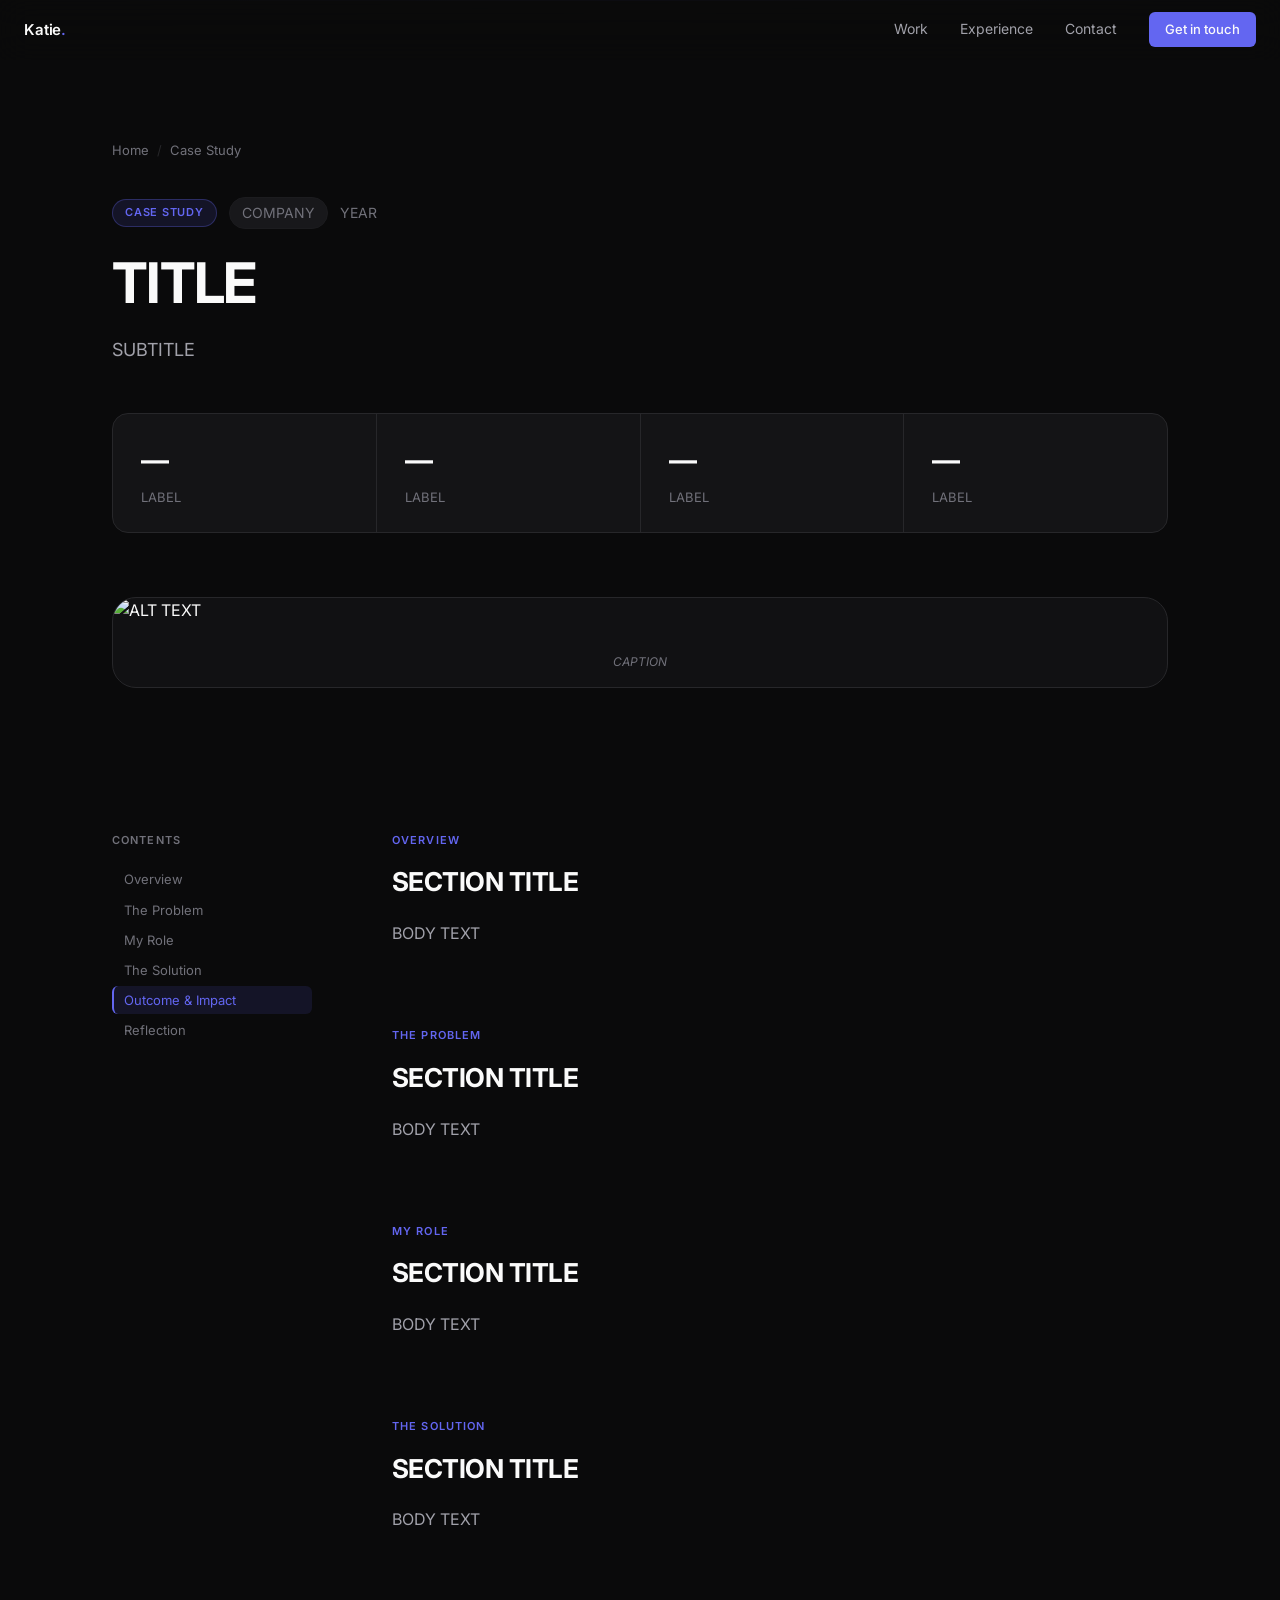
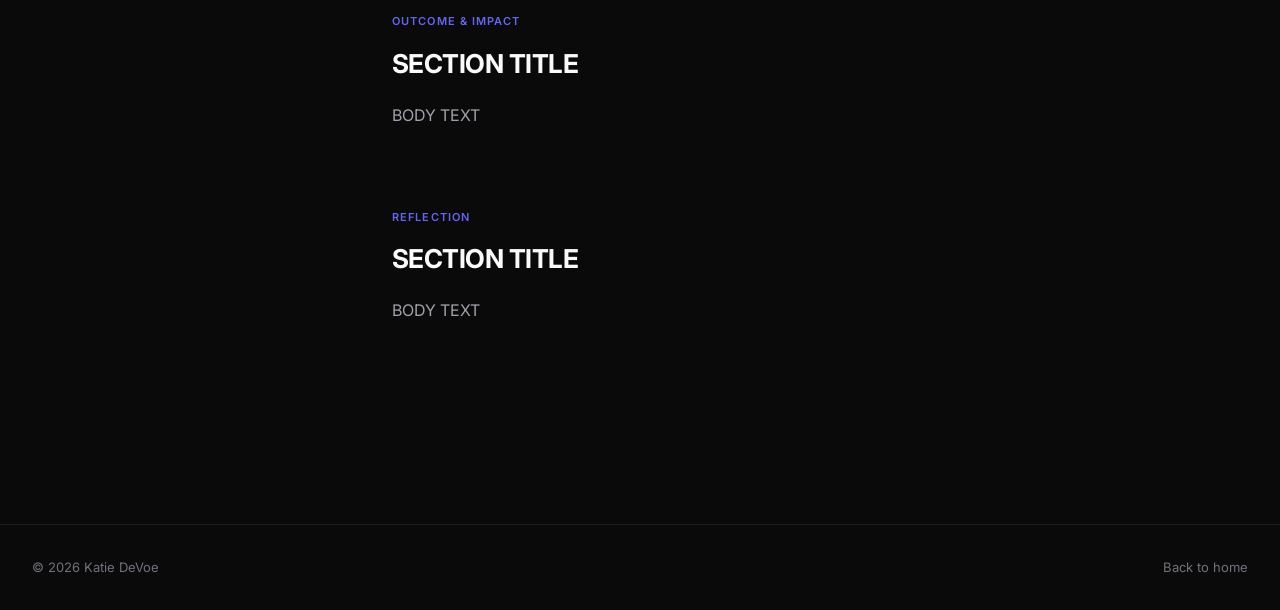
==== _template.html @ 3c7be751 "Refactor portfolio into maintainable architecture - Move CSS to css/styles.css — remove ~200 lines o" ====
<!DOCTYPE html>
<html lang="en">
<head>
  <meta charset="UTF-8" />
  <meta name="viewport" content="width=device-width, initial-scale=1.0" />
  <meta name="description" content="DESCRIPTION — Katie DeVoe" />
  <title>TITLE — Katie DeVoe</title>
  <link rel="preconnect" href="https://fonts.googleapis.com" />
  <link rel="preconnect" href="https://fonts.gstatic.com" crossorigin />
  <link href="https://fonts.googleapis.com/css2?family=Inter:wght@400;500;600;700&display=swap" rel="stylesheet" />
  <link rel="stylesheet" href="css/styles.css" />
</head>
<body>

  <site-nav progress></site-nav>

  <!-- CASE STUDY HERO -->
  <header class="cs-hero">
    <div class="container">
      <nav class="cs-breadcrumb" aria-label="Breadcrumb">
        <a href="index.html">Home</a>
        <span class="cs-breadcrumb-sep" aria-hidden="true">/</span>
        <span>Case Study</span>
      </nav>

      <div class="cs-meta">
        <span class="cs-badge">Case Study</span>
        <span class="cs-company">COMPANY</span>
        <span class="cs-year">YEAR</span>
      </div>

      <h1 class="cs-title">TITLE</h1>
      <p class="cs-subtitle">SUBTITLE</p>

      <div class="cs-stat-row">
        <div class="cs-stat">
          <div class="cs-stat-value">—</div>
          <div class="cs-stat-label">LABEL</div>
        </div>
        <div class="cs-stat">
          <div class="cs-stat-value">—</div>
          <div class="cs-stat-label">LABEL</div>
        </div>
        <div class="cs-stat">
          <div class="cs-stat-value">—</div>
          <div class="cs-stat-label">LABEL</div>
        </div>
        <div class="cs-stat">
          <div class="cs-stat-value">—</div>
          <div class="cs-stat-label">LABEL</div>
        </div>
      </div>
    </div>

    <!-- HERO IMAGE — replace src and alt -->
    <div class="container" style="margin-top: 0;">
      <figure class="cs-hero-image cs-hero-photo">
        <img src="images/CASE-STUDY/hero.jpg" alt="ALT TEXT" loading="eager" />
        <figcaption class="placeholder-caption" style="padding: 12px 0 16px;">CAPTION</figcaption>
      </figure>
    </div>
  </header>

  <!-- CASE STUDY BODY -->
  <main class="cs-body">
    <div class="container">
      <div class="cs-layout">

        <!-- TABLE OF CONTENTS — add one <a> per section -->
        <aside class="cs-toc" aria-label="Table of contents">
          <p class="cs-toc-title">Contents</p>
          <nav class="cs-toc-list">
            <a href="#overview">Overview</a>
            <a href="#problem">The Problem</a>
            <a href="#my-role">My Role</a>
            <a href="#solution">The Solution</a>
            <a href="#outcome">Outcome &amp; Impact</a>
            <a href="#reflection">Reflection</a>
          </nav>
        </aside>

        <!-- CONTENT -->
        <div class="cs-content">

          <section class="cs-section fade-up" id="overview" aria-labelledby="overview-title">
            <p class="cs-section-label">Overview</p>
            <h2 class="cs-section-title" id="overview-title">SECTION TITLE</h2>
            <p class="cs-body-text">BODY TEXT</p>
          </section>

          <section class="cs-section fade-up" id="problem" aria-labelledby="problem-title">
            <p class="cs-section-label">The Problem</p>
            <h2 class="cs-section-title" id="problem-title">SECTION TITLE</h2>
            <p class="cs-body-text">BODY TEXT</p>
          </section>

          <section class="cs-section fade-up" id="my-role" aria-labelledby="role-title">
            <p class="cs-section-label">My Role</p>
            <h2 class="cs-section-title" id="role-title">SECTION TITLE</h2>
            <p class="cs-body-text">BODY TEXT</p>
          </section>

          <section class="cs-section fade-up" id="solution" aria-labelledby="solution-title">
            <p class="cs-section-label">The Solution</p>
            <h2 class="cs-section-title" id="solution-title">SECTION TITLE</h2>
            <p class="cs-body-text">BODY TEXT</p>
          </section>

          <section class="cs-section fade-up" id="outcome" aria-labelledby="outcome-title">
            <p class="cs-section-label">Outcome &amp; Impact</p>
            <h2 class="cs-section-title" id="outcome-title">SECTION TITLE</h2>
            <p class="cs-body-text">BODY TEXT</p>
          </section>

          <section class="cs-section fade-up" id="reflection" aria-labelledby="reflection-title">
            <p class="cs-section-label">Reflection</p>
            <h2 class="cs-section-title" id="reflection-title">SECTION TITLE</h2>
            <p class="cs-body-text">BODY TEXT</p>
          </section>

        </div><!-- /cs-content -->
      </div><!-- /cs-layout -->
    </div><!-- /container -->
  </main>

  <site-footer back></site-footer>

  <script src="js/site.js"></script>
  <script src="js/main.js"></script>
</body>
</html>
---- css/styles.css ----
/* ============================================
   DESIGN TOKENS
   ============================================ */
:root {
  --bg: #0a0a0b;
  --bg-secondary: #111113;
  --bg-tertiary: #18181b;
  --bg-card: #141416;
  --border: #27272a;
  --border-subtle: #1c1c1f;
  --text-primary: #fafafa;
  --text-secondary: #a1a1aa;
  --text-tertiary: #71717a;
  --accent: #6366f1;
  --accent-hover: #818cf8;
  --accent-muted: rgba(99, 102, 241, 0.12);
  --accent-border: rgba(99, 102, 241, 0.3);
  --gradient-accent: linear-gradient(135deg, #818cf8 0%, #c084fc 50%, #f472b6 100%);
  --gradient-accent-short: linear-gradient(135deg, #818cf8 0%, #c084fc 100%);
  --success: #22c55e;
  --warning: #f59e0b;
  --radius-sm: 6px;
  --radius-md: 10px;
  --radius-lg: 16px;
  --radius-xl: 24px;
  --font-sans: 'Inter', -apple-system, BlinkMacSystemFont, 'Segoe UI', sans-serif;
  --shadow-sm: 0 1px 3px rgba(0,0,0,0.4), 0 1px 2px rgba(0,0,0,0.3);
  --shadow-md: 0 4px 16px rgba(0,0,0,0.5), 0 2px 6px rgba(0,0,0,0.3);
  --shadow-lg: 0 20px 60px rgba(0,0,0,0.6), 0 8px 24px rgba(0,0,0,0.4);
  --transition: 0.2s cubic-bezier(0.4, 0, 0.2, 1);
  --max-width: 1120px;
  --content-width: 720px;
}

/* ============================================
   RESET & BASE
   ============================================ */
*, *::before, *::after {
  box-sizing: border-box;
  margin: 0;
  padding: 0;
}

html {
  scroll-behavior: smooth;
  font-size: 16px;
  -webkit-font-smoothing: antialiased;
  -moz-osx-font-smoothing: grayscale;
}

body {
  font-family: var(--font-sans);
  background: var(--bg);
  color: var(--text-primary);
  line-height: 1.6;
  overflow-x: hidden;
}

img { max-width: 100%; display: block; }
a { color: inherit; text-decoration: none; }
ul, ol { list-style: none; }
button { cursor: pointer; border: none; background: none; font-family: inherit; }

/* ============================================
   NAV
   ============================================ */
.nav {
  position: fixed;
  top: 0;
  left: 0;
  right: 0;
  z-index: 100;
  padding: 0 24px;
  height: 60px;
  display: flex;
  align-items: center;
  justify-content: space-between;
  background: rgba(10, 10, 11, 0.8);
  backdrop-filter: blur(16px) saturate(180%);
  -webkit-backdrop-filter: blur(16px) saturate(180%);
  border-bottom: 1px solid transparent;
  transition: border-color var(--transition);
}

.nav.scrolled {
  border-bottom-color: var(--border);
}

.nav-logo {
  font-size: 0.9375rem;
  font-weight: 600;
  letter-spacing: -0.01em;
  color: var(--text-primary);
}

.nav-logo span {
  color: var(--accent);
}

.nav-links {
  display: flex;
  align-items: center;
  gap: 32px;
}

.nav-links a:not(.nav-cta) {
  font-size: 0.875rem;
  color: var(--text-secondary);
  transition: color var(--transition);
}

.nav-links a:not(.nav-cta):hover {
  color: var(--text-primary);
}

.nav-cta {
  font-size: 0.8125rem;
  font-weight: 500;
  color: var(--text-primary);
  background: var(--accent);
  padding: 7px 16px;
  border-radius: var(--radius-sm);
  transition: background var(--transition);
}

.nav-cta:hover {
  background: var(--accent-hover);
  color: var(--text-primary);
}

.nav-mobile-toggle {
  display: none;
  flex-direction: column;
  gap: 5px;
  padding: 4px;
}

.nav-mobile-toggle span {
  display: block;
  width: 22px;
  height: 1.5px;
  background: var(--text-secondary);
  transition: var(--transition);
}

/* ============================================
   LAYOUT UTILITIES
   ============================================ */
.container {
  max-width: var(--max-width);
  margin: 0 auto;
  padding: 0 32px;
}

.section {
  padding: 96px 0;
}

.divider {
  border: none;
  border-top: 1px solid var(--border);
  margin: 0;
}

/* ============================================
   HOMEPAGE — HERO
   ============================================ */
.hero {
  padding: 160px 0 96px;
  position: relative;
  overflow: hidden;
}

.hero::before {
  content: '';
  position: absolute;
  top: -200px;
  left: 50%;
  transform: translateX(-50%);
  width: 800px;
  height: 800px;
  background: radial-gradient(ellipse at center, rgba(99, 102, 241, 0.08) 0%, transparent 70%);
  pointer-events: none;
}

.hero-eyebrow {
  display: inline-flex;
  align-items: center;
  gap: 8px;
  font-size: 0.75rem;
  font-weight: 500;
  letter-spacing: 0.08em;
  text-transform: uppercase;
  color: var(--accent);
  background: var(--accent-muted);
  border: 1px solid var(--accent-border);
  padding: 5px 12px;
  border-radius: 100px;
  margin-bottom: 28px;
}

.hero-eyebrow::before {
  content: '';
  display: block;
  width: 6px;
  height: 6px;
  border-radius: 50%;
  background: var(--accent);
}

.hero-title {
  font-size: clamp(2.5rem, 5vw, 4.5rem);
  font-weight: 700;
  letter-spacing: -0.03em;
  line-height: 1.07;
  margin-bottom: 24px;
  max-width: 800px;
}

.hero-title .highlight {
  background: var(--gradient-accent);
  -webkit-background-clip: text;
  -webkit-text-fill-color: transparent;
  background-clip: text;
}

.hero-desc {
  font-size: 1.1875rem;
  color: var(--text-secondary);
  max-width: 560px;
  line-height: 1.65;
  margin-bottom: 40px;
}

.hero-actions {
  display: flex;
  align-items: center;
  gap: 16px;
  flex-wrap: wrap;
}

.btn-primary {
  display: inline-flex;
  align-items: center;
  gap: 8px;
  font-size: 0.9375rem;
  font-weight: 500;
  color: #fff;
  background: var(--accent);
  padding: 11px 22px;
  border-radius: var(--radius-md);
  transition: background var(--transition), transform var(--transition), box-shadow var(--transition);
}

.btn-primary:hover {
  background: var(--accent-hover);
  transform: translateY(-1px);
  box-shadow: 0 8px 24px rgba(99, 102, 241, 0.35);
}

.btn-secondary {
  display: inline-flex;
  align-items: center;
  gap: 8px;
  font-size: 0.9375rem;
  font-weight: 500;
  color: var(--text-secondary);
  background: transparent;
  border: 1px solid var(--border);
  padding: 10px 22px;
  border-radius: var(--radius-md);
  transition: color var(--transition), border-color var(--transition), transform var(--transition);
}

.btn-secondary:hover {
  color: var(--text-primary);
  border-color: var(--text-tertiary);
  transform: translateY(-1px);
}

.btn-arrow {
  display: inline-block;
  transition: transform var(--transition);
}

.btn-primary:hover .btn-arrow,
.btn-secondary:hover .btn-arrow {
  transform: translateX(3px);
}

/* Tags */
.tag-list {
  display: flex;
  flex-wrap: wrap;
  gap: 8px;
  margin-top: 48px;
}

.tag {
  font-size: 0.75rem;
  font-weight: 500;
  color: var(--text-tertiary);
  background: var(--bg-tertiary);
  border: 1px solid var(--border);
  padding: 4px 12px;
  border-radius: 100px;
  letter-spacing: 0.02em;
}

/* ============================================
   HOMEPAGE — FEATURED WORK
   ============================================ */
.section-label {
  font-size: 0.6875rem;
  font-weight: 600;
  letter-spacing: 0.1em;
  text-transform: uppercase;
  color: var(--text-tertiary);
  margin-bottom: 40px;
}

/* Card stack — JS-rendered cards container */
.card-stack {
  display: flex;
  flex-direction: column;
  gap: 32px;
}

.case-study-card {
  display: grid;
  grid-template-columns: 1fr 1fr;
  gap: 0;
  background: var(--bg-card);
  border: 1px solid var(--border);
  border-radius: var(--radius-xl);
  overflow: hidden;
  transition: border-color var(--transition), transform var(--transition), box-shadow var(--transition);
  text-decoration: none;
  color: inherit;
}

.case-study-card:hover {
  border-color: rgba(99, 102, 241, 0.4);
  transform: translateY(-3px);
  box-shadow: var(--shadow-lg), 0 0 0 1px rgba(99, 102, 241, 0.15);
}

.case-study-content {
  padding: 52px;
  display: flex;
  flex-direction: column;
  justify-content: space-between;
}

.card-meta {
  display: flex;
  align-items: center;
  gap: 10px;
  margin-bottom: 24px;
}

/* Shared badge style for cards and case study headers */
.card-badge,
.cs-badge {
  font-size: 0.6875rem;
  font-weight: 600;
  letter-spacing: 0.07em;
  text-transform: uppercase;
  color: var(--accent);
  background: var(--accent-muted);
  border: 1px solid var(--accent-border);
  padding: 3px 10px;
  border-radius: 100px;
}

.cs-badge {
  padding: 4px 12px;
}

.card-company {
  font-size: 0.8125rem;
  color: var(--text-tertiary);
}

.case-study-title {
  font-size: 1.75rem;
  font-weight: 700;
  letter-spacing: -0.025em;
  line-height: 1.25;
  margin-bottom: 16px;
}

.case-study-desc {
  font-size: 0.9375rem;
  color: var(--text-secondary);
  line-height: 1.65;
  margin-bottom: 32px;
}

.card-chips {
  display: flex;
  flex-wrap: wrap;
  gap: 8px;
  margin-bottom: 36px;
}

.chip {
  font-size: 0.75rem;
  font-weight: 500;
  color: var(--text-tertiary);
  background: var(--bg-secondary);
  border: 1px solid var(--border-subtle);
  padding: 4px 10px;
  border-radius: 100px;
}

.card-cta {
  display: inline-flex;
  align-items: center;
  gap: 8px;
  font-size: 0.875rem;
  font-weight: 600;
  color: var(--accent);
  transition: gap var(--transition), color var(--transition);
}

.case-study-card:hover .card-cta {
  gap: 12px;
  color: var(--accent-hover);
}

.case-study-visual {
  background: var(--bg-secondary);
  position: relative;
  overflow: hidden;
  min-height: 400px;
}

/* Gradient overlay on visual */
.case-study-visual::before {
  content: '';
  position: absolute;
  inset: 0;
  background: linear-gradient(135deg, rgba(99,102,241,0.06) 0%, rgba(192,132,252,0.04) 100%);
  z-index: 1;
}

/* White background for light-background images (e.g. Terra) */
.img-on-light {
  background: #fff;
}

/* ============================================
   HOMEPAGE — EXPERIENCE
   ============================================ */
.experience-list {
  display: flex;
  flex-direction: column;
  gap: 0;
}

.experience-item {
  display: grid;
  grid-template-columns: 240px 1fr;
  gap: 40px;
  padding: 36px 0;
  border-bottom: 1px solid var(--border-subtle);
}

.experience-item:first-child {
  border-top: 1px solid var(--border-subtle);
}

.exp-left {
  padding-top: 2px;
}

.exp-company {
  font-size: 0.9375rem;
  font-weight: 600;
  color: var(--text-primary);
  margin-bottom: 4px;
}

.exp-tenure {
  font-size: 0.8125rem;
  color: var(--text-tertiary);
  font-variant-numeric: tabular-nums;
}

.exp-role {
  font-size: 1rem;
  font-weight: 600;
  color: var(--text-primary);
  margin-bottom: 8px;
}

.exp-desc {
  font-size: 0.9rem;
  color: var(--text-secondary);
  line-height: 1.65;
  margin-bottom: 16px;
}

.exp-tags {
  display: flex;
  flex-wrap: wrap;
  gap: 6px;
}

.exp-tag {
  font-size: 0.6875rem;
  font-weight: 500;
  color: var(--text-tertiary);
  background: var(--bg-tertiary);
  border: 1px solid var(--border-subtle);
  padding: 3px 8px;
  border-radius: 4px;
  letter-spacing: 0.02em;
}

/* ============================================
   HOMEPAGE — CONTACT
   ============================================ */
.contact-section {
  padding: 80px 0;
  text-align: center;
  background: var(--bg-secondary);
  border-top: 1px solid var(--border);
  border-bottom: 1px solid var(--border);
}

.contact-title {
  font-size: clamp(1.75rem, 3vw, 2.75rem);
  font-weight: 700;
  letter-spacing: -0.025em;
  margin-bottom: 16px;
}

.contact-desc {
  font-size: 1rem;
  color: var(--text-secondary);
  margin-bottom: 36px;
}

.contact-links {
  display: flex;
  justify-content: center;
  align-items: center;
  gap: 16px;
  flex-wrap: wrap;
}

.contact-link {
  display: inline-flex;
  align-items: center;
  gap: 8px;
  font-size: 0.875rem;
  font-weight: 500;
  color: var(--text-secondary);
  border: 1px solid var(--border);
  padding: 10px 20px;
  border-radius: var(--radius-md);
  transition: color var(--transition), border-color var(--transition), background var(--transition);
}

.contact-link:hover {
  color: var(--text-primary);
  border-color: var(--text-tertiary);
  background: var(--bg-tertiary);
}

/* ============================================
   FOOTER
   ============================================ */
.footer {
  padding: 32px;
  display: flex;
  align-items: center;
  justify-content: space-between;
  border-top: 1px solid var(--border-subtle);
}

.footer-text {
  font-size: 0.8125rem;
  color: var(--text-tertiary);
}

/* ============================================
   CASE STUDY PAGE — HERO
   ============================================ */
.cs-hero {
  padding: 140px 0 80px;
  position: relative;
}

.cs-hero::before {
  content: '';
  position: absolute;
  top: 0;
  left: 0;
  right: 0;
  height: 1px;
  background: linear-gradient(90deg, transparent 0%, var(--accent-border) 50%, transparent 100%);
}

.cs-breadcrumb {
  display: flex;
  align-items: center;
  gap: 8px;
  font-size: 0.8125rem;
  color: var(--text-tertiary);
  margin-bottom: 36px;
}

.cs-breadcrumb a {
  color: var(--text-tertiary);
  transition: color var(--transition);
}

.cs-breadcrumb a:hover {
  color: var(--accent);
}

.cs-breadcrumb-sep {
  color: var(--border);
}

.cs-meta {
  display: flex;
  align-items: center;
  gap: 12px;
  margin-bottom: 24px;
  flex-wrap: wrap;
}

.cs-company {
  font-size: 0.875rem;
  color: var(--text-tertiary);
  padding: 4px 12px;
  background: var(--bg-tertiary);
  border: 1px solid var(--border-subtle);
  border-radius: 100px;
}

.cs-year {
  font-size: 0.875rem;
  color: var(--text-tertiary);
}

.cs-title {
  font-size: clamp(2rem, 4.5vw, 3.5rem);
  font-weight: 700;
  letter-spacing: -0.03em;
  line-height: 1.1;
  margin-bottom: 20px;
  max-width: 800px;
}

.cs-subtitle {
  font-size: 1.125rem;
  color: var(--text-secondary);
  line-height: 1.7;
  max-width: 620px;
  margin-bottom: 48px;
}

.cs-stat-row {
  display: flex;
  gap: 0;
  border: 1px solid var(--border);
  border-radius: var(--radius-lg);
  overflow: hidden;
  background: var(--bg-card);
}

.cs-stat {
  flex: 1;
  padding: 24px 28px;
  border-right: 1px solid var(--border);
}

.cs-stat:last-child {
  border-right: none;
}

.cs-stat-value {
  font-size: 1.75rem;
  font-weight: 700;
  letter-spacing: -0.03em;
  color: var(--text-primary);
  margin-bottom: 4px;
}

.cs-stat-label {
  font-size: 0.8125rem;
  color: var(--text-tertiary);
}

/* ============================================
   CASE STUDY — HERO IMAGE BLOCK
   ============================================ */
.cs-hero-image {
  margin: 64px 0;
  background: var(--bg-secondary);
  border: 1px solid var(--border);
  border-radius: var(--radius-xl);
  overflow: hidden;
  min-height: 440px;
  position: relative;
  display: flex;
  align-items: center;
  justify-content: center;
}

.cs-hero-image::before {
  content: '';
  position: absolute;
  inset: 0;
  background: linear-gradient(135deg, rgba(99,102,241,0.05) 0%, rgba(192,132,252,0.03) 100%);
}

.cs-hero-photo {
  min-height: 0;
  display: block;
  background: var(--bg-secondary);
}

.cs-hero-photo::before {
  display: none;
}

.cs-hero-photo img,
.cs-hero-photo video {
  display: block;
  width: 100%;
  height: auto;
}

.cs-image-figure {
  margin: 36px 0;
}

.cs-figure-badge {
  display: inline-block;
  font-size: 0.6875rem;
  font-weight: 600;
  letter-spacing: 0.07em;
  text-transform: uppercase;
  color: var(--text-tertiary);
  background: var(--bg-tertiary);
  border: 1px solid var(--border);
  padding: 4px 12px;
  border-radius: 100px;
  margin-bottom: 12px;
}

.cs-figure-badge-accent {
  color: var(--accent);
  background: var(--accent-muted);
  border-color: var(--accent-border);
}

.cs-image-figure img {
  display: block;
  width: 100%;
  height: auto;
  border: 1px solid var(--border);
  border-radius: var(--radius-lg);
  transition: border-color var(--transition);
}

.cs-image-figure a:hover img {
  border-color: var(--accent-border);
}

.card-photo img {
  position: absolute;
  inset: 0;
  width: 100%;
  height: 100%;
  object-fit: cover;
  object-position: top right;
}

.placeholder-caption {
  text-align: center;
  font-size: 0.75rem;
  color: var(--text-tertiary);
  margin-top: 16px;
  font-style: italic;
}

/* ============================================
   CASE STUDY — BODY CONTENT
   ============================================ */
.cs-body {
  padding-bottom: 120px;
}

.cs-layout {
  display: grid;
  grid-template-columns: 200px 1fr;
  gap: 80px;
  align-items: start;
}

.cs-toc {
  position: sticky;
  top: 88px;
}

.cs-toc-title {
  font-size: 0.6875rem;
  font-weight: 600;
  letter-spacing: 0.1em;
  text-transform: uppercase;
  color: var(--text-tertiary);
  margin-bottom: 16px;
}

.cs-toc-list {
  display: flex;
  flex-direction: column;
  gap: 2px;
}

.cs-toc-list a {
  font-size: 0.8125rem;
  color: var(--text-tertiary);
  padding: 5px 10px;
  border-radius: var(--radius-sm);
  border-left: 2px solid transparent;
  transition: color var(--transition), border-color var(--transition), background var(--transition);
  display: block;
  line-height: 1.4;
}

.cs-toc-list a:hover,
.cs-toc-list a.active {
  color: var(--accent);
  border-left-color: var(--accent);
  background: var(--accent-muted);
}

.cs-content {
  min-width: 0;
}

/* Section blocks */
.cs-section {
  margin-bottom: 80px;
  scroll-margin-top: 88px;
}

.cs-section-label {
  font-size: 0.6875rem;
  font-weight: 600;
  letter-spacing: 0.1em;
  text-transform: uppercase;
  color: var(--accent);
  margin-bottom: 16px;
}

.cs-section-title {
  font-size: 1.625rem;
  font-weight: 700;
  letter-spacing: -0.02em;
  line-height: 1.3;
  margin-bottom: 20px;
}

.cs-section-title-lg {
  font-size: 2rem;
  font-weight: 700;
  letter-spacing: -0.025em;
  line-height: 1.25;
  margin-bottom: 20px;
}

.cs-body-text {
  font-size: 1rem;
  color: var(--text-secondary);
  line-height: 1.75;
  margin-bottom: 16px;
}

.cs-body-text:last-child {
  margin-bottom: 0;
}

.cs-body-text strong {
  color: var(--text-primary);
  font-weight: 600;
}

/* Callout */
.callout {
  background: var(--bg-card);
  border: 1px solid var(--border);
  border-left: 3px solid var(--accent);
  border-radius: 0 var(--radius-md) var(--radius-md) 0;
  padding: 20px 24px;
  margin: 32px 0;
}

.callout-accent {
  border-left-color: var(--accent);
  background: var(--accent-muted);
}

.callout p {
  font-size: 1rem;
  color: var(--text-secondary);
  line-height: 1.7;
  margin: 0;
}

.callout p strong {
  color: var(--text-primary);
}

/* Pull quote */
.pull-quote {
  margin: 48px 0;
  padding: 0 32px;
  border-left: 3px solid var(--accent);
}

.pull-quote p {
  font-size: 1.25rem;
  font-weight: 500;
  color: var(--text-primary);
  line-height: 1.6;
  letter-spacing: -0.01em;
  font-style: italic;
}

/* Workflow cards */
.workflow-grid {
  display: grid;
  grid-template-columns: 1fr;
  gap: 16px;
  margin: 32px 0;
}

.workflow-card {
  background: var(--bg-card);
  border: 1px solid var(--border);
  border-radius: var(--radius-lg);
  padding: 28px;
  transition: border-color var(--transition);
}

.workflow-card:hover {
  border-color: var(--accent-border);
}

.workflow-card-header {
  display: flex;
  align-items: flex-start;
  gap: 16px;
  margin-bottom: 16px;
}

.workflow-icon {
  width: 40px;
  height: 40px;
  border-radius: var(--radius-md);
  background: var(--accent-muted);
  border: 1px solid var(--accent-border);
  display: flex;
  align-items: center;
  justify-content: center;
  font-size: 1.1rem;
  flex-shrink: 0;
}

.workflow-card-title {
  font-size: 1rem;
  font-weight: 600;
  color: var(--text-primary);
  margin-bottom: 4px;
}

.workflow-card-subtitle {
  font-size: 0.8125rem;
  color: var(--text-tertiary);
}

.workflow-card-body {
  font-size: 0.9rem;
  color: var(--text-secondary);
  line-height: 1.7;
}

/* Two-up image grid */
.cs-image-grid-2 {
  display: grid;
  grid-template-columns: 1fr 1fr;
  gap: 16px;
  margin: 36px 0;
}

/* Outcome metrics */
.outcome-grid {
  display: grid;
  grid-template-columns: repeat(3, 1fr);
  gap: 16px;
  margin: 32px 0;
}

.outcome-card {
  background: var(--bg-card);
  border: 1px solid var(--border);
  border-radius: var(--radius-lg);
  padding: 28px 24px;
  text-align: center;
}

.outcome-value {
  font-size: 2.25rem;
  font-weight: 700;
  letter-spacing: -0.04em;
  background: var(--gradient-accent-short);
  -webkit-background-clip: text;
  -webkit-text-fill-color: transparent;
  background-clip: text;
  margin-bottom: 8px;
}

.outcome-label {
  font-size: 0.8125rem;
  color: var(--text-tertiary);
  line-height: 1.5;
}

/* Role responsibility list */
.role-list {
  display: flex;
  flex-direction: column;
  gap: 12px;
  margin: 24px 0;
}

.role-item {
  display: flex;
  align-items: flex-start;
  gap: 12px;
  font-size: 0.9375rem;
  color: var(--text-secondary);
  line-height: 1.6;
}

.role-item::before {
  content: '';
  display: block;
  width: 6px;
  height: 6px;
  border-radius: 50%;
  background: var(--accent);
  flex-shrink: 0;
  margin-top: 8px;
}

/* Numbered list */
.numbered-list {
  display: flex;
  flex-direction: column;
  gap: 16px;
  margin: 24px 0;
  counter-reset: item;
}

.numbered-item {
  display: flex;
  align-items: flex-start;
  gap: 16px;
  font-size: 0.9375rem;
  color: var(--text-secondary);
  line-height: 1.7;
}

.numbered-item-num {
  display: flex;
  align-items: center;
  justify-content: center;
  width: 28px;
  height: 28px;
  border-radius: 50%;
  background: var(--accent-muted);
  border: 1px solid var(--accent-border);
  font-size: 0.75rem;
  font-weight: 700;
  color: var(--accent);
  flex-shrink: 0;
  margin-top: 1px;
}

/* Next steps / reflection */
.reflection-box {
  background: linear-gradient(135deg, rgba(99,102,241,0.07) 0%, rgba(192,132,252,0.05) 100%);
  border: 1px solid var(--accent-border);
  border-radius: var(--radius-xl);
  padding: 40px;
  margin: 32px 0;
}

.reflection-box-title {
  font-size: 1.25rem;
  font-weight: 700;
  letter-spacing: -0.02em;
  margin-bottom: 16px;
}

/* ============================================
   PROGRESS BAR
   ============================================ */
.progress-bar {
  position: fixed;
  top: 60px;
  left: 0;
  height: 2px;
  background: var(--accent);
  z-index: 99;
  transition: width 0.1s linear;
  box-shadow: 0 0 8px rgba(99, 102, 241, 0.6);
}

/* ============================================
   FADE-IN ANIMATION
   ============================================ */
.fade-up {
  opacity: 0;
  transform: translateY(20px);
  transition: opacity 0.6s cubic-bezier(0.4, 0, 0.2, 1), transform 0.6s cubic-bezier(0.4, 0, 0.2, 1);
}

.fade-up.visible {
  opacity: 1;
  transform: translateY(0);
}

/* ============================================
   REDUCED MOTION
   ============================================ */
@media (prefers-reduced-motion: reduce) {
  html { scroll-behavior: auto; }
  .fade-up {
    opacity: 1;
    transform: none;
    transition: none;
  }
  * {
    transition-duration: 0.01ms !important;
    animation-duration: 0.01ms !important;
  }
}

/* ============================================
   RESPONSIVE
   ============================================ */
@media (max-width: 1024px) {
  .case-study-card {
    grid-template-columns: 1fr;
  }

  .case-study-visual {
    min-height: 300px;
    order: -1;
  }

  .cs-layout {
    grid-template-columns: 1fr;
    gap: 40px;
  }

  .cs-toc {
    display: none;
  }

  .outcome-grid {
    grid-template-columns: repeat(2, 1fr);
  }
}

@media (max-width: 768px) {
  .container {
    padding: 0 20px;
  }

  .section {
    padding: 64px 0;
  }

  .hero {
    padding: 120px 0 64px;
  }

  .nav-links {
    display: none;
    position: absolute;
    top: 60px;
    left: 0;
    right: 0;
    flex-direction: column;
    align-items: flex-start;
    gap: 0;
    background: var(--bg-secondary);
    border-bottom: 1px solid var(--border);
    padding: 16px 24px;
  }

  .nav-links.open {
    display: flex;
  }

  .nav-links a {
    padding: 10px 0;
    width: 100%;
    border-bottom: 1px solid var(--border-subtle);
    font-size: 0.9375rem;
  }

  .nav-links a:last-child {
    border-bottom: none;
  }

  .nav-mobile-toggle {
    display: flex;
  }

  .case-study-content {
    padding: 36px 28px;
  }

  .experience-item {
    grid-template-columns: 1fr;
    gap: 16px;
  }

  .cs-stat-row {
    flex-direction: column;
  }

  .cs-stat {
    border-right: none;
    border-bottom: 1px solid var(--border);
  }

  .cs-stat:last-child {
    border-bottom: none;
  }

  .cs-image-grid-2 {
    grid-template-columns: 1fr;
  }

  .outcome-grid {
    grid-template-columns: 1fr;
  }

  .footer {
    flex-direction: column;
    gap: 12px;
    text-align: center;
    padding: 24px 20px;
  }
}
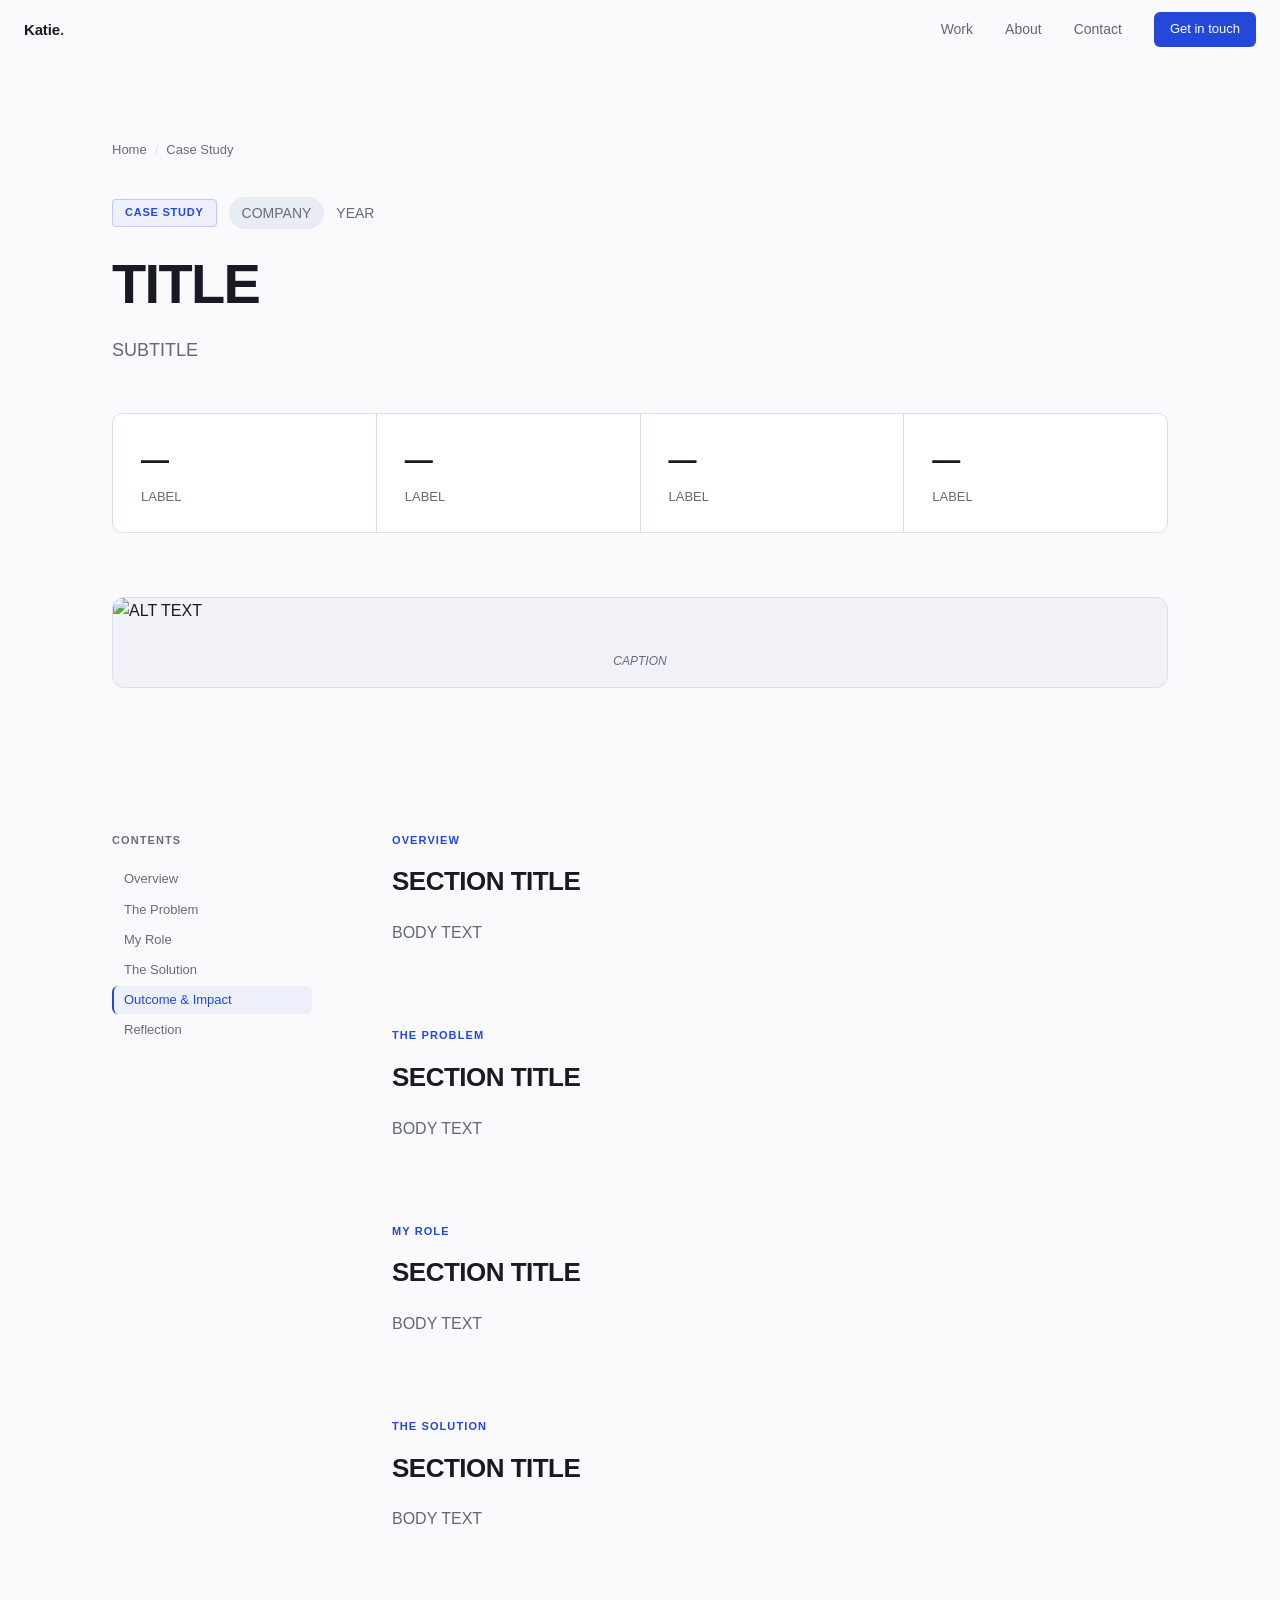
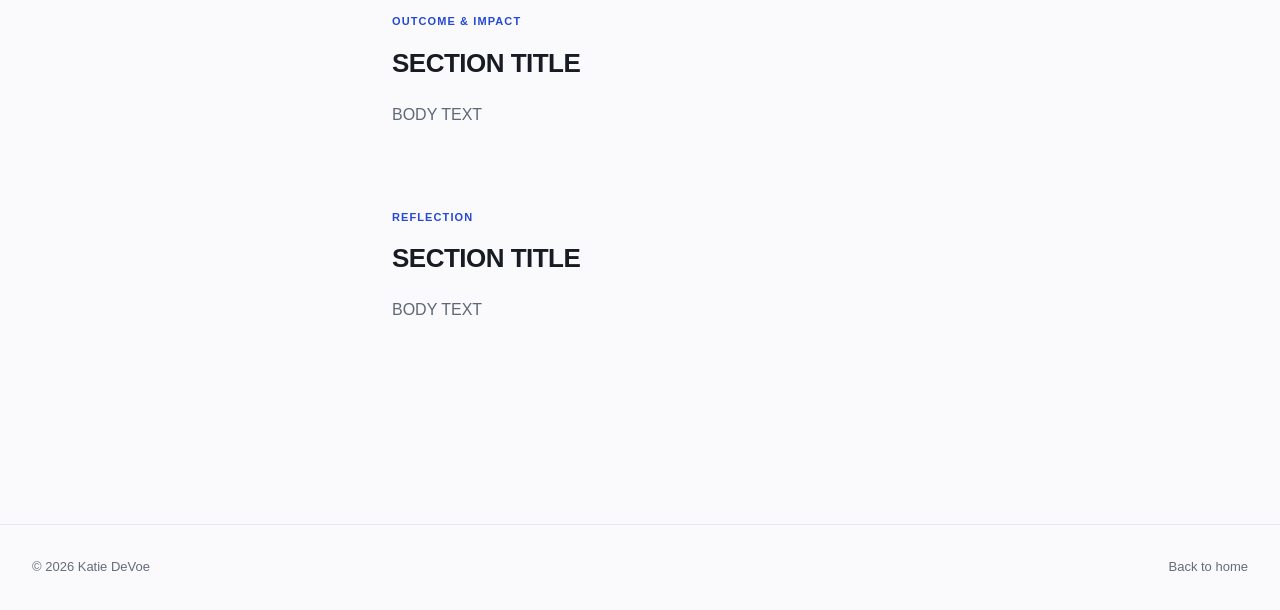
==== commit d88c543f: "Remove prototype controls from portfolio screenshots and video" ====
--- a/_template.html
+++ b/_template.html
@@ -125,7 +125,7 @@
 
   <site-footer back></site-footer>
 
-  <script src="js/site.js"></script>
+  <script src="js/site.js?v=6"></script>
   <script src="js/main.js"></script>
 </body>
 </html>
--- a/css/styles.css
+++ b/css/styles.css
@@ -2,31 +2,31 @@
    DESIGN TOKENS
    ============================================ */
 :root {
-  --bg: #0a0a0b;
-  --bg-secondary: #111113;
-  --bg-tertiary: #18181b;
-  --bg-card: #141416;
-  --border: #27272a;
-  --border-subtle: #1c1c1f;
-  --text-primary: #fafafa;
-  --text-secondary: #a1a1aa;
-  --text-tertiary: #71717a;
-  --accent: #6366f1;
-  --accent-hover: #818cf8;
-  --accent-muted: rgba(99, 102, 241, 0.12);
-  --accent-border: rgba(99, 102, 241, 0.3);
-  --gradient-accent: linear-gradient(135deg, #818cf8 0%, #c084fc 50%, #f472b6 100%);
-  --gradient-accent-short: linear-gradient(135deg, #818cf8 0%, #c084fc 100%);
+  --bg: #fafafc;
+  --bg-secondary: #f0f2f7;
+  --bg-tertiary: #e8ecf5;
+  --bg-card: #ffffff;
+  --border: #d9dee8;
+  --border-subtle: #e6e9ef;
+  --text-primary: #181b23;
+  --text-secondary: #606775;
+  --text-tertiary: #646c7a;
+  --accent: #2448d8;
+  --accent-hover: #1935ac;
+  --accent-muted: rgba(36, 72, 216, 0.06);
+  --accent-border: rgba(36, 72, 216, 0.22);
+  --gradient-accent: linear-gradient(var(--text-primary), var(--text-primary));
+  --gradient-accent-short: linear-gradient(var(--text-primary), var(--text-primary));
   --success: #22c55e;
   --warning: #f59e0b;
   --radius-sm: 6px;
   --radius-md: 10px;
-  --radius-lg: 16px;
-  --radius-xl: 24px;
-  --font-sans: 'Inter', -apple-system, BlinkMacSystemFont, 'Segoe UI', sans-serif;
-  --shadow-sm: 0 1px 3px rgba(0,0,0,0.4), 0 1px 2px rgba(0,0,0,0.3);
-  --shadow-md: 0 4px 16px rgba(0,0,0,0.5), 0 2px 6px rgba(0,0,0,0.3);
-  --shadow-lg: 0 20px 60px rgba(0,0,0,0.6), 0 8px 24px rgba(0,0,0,0.4);
+  --radius-lg: 10px;
+  --radius-xl: 12px;
+  --font-sans: 'Manrope', -apple-system, BlinkMacSystemFont, 'Segoe UI', sans-serif;
+  --shadow-sm: 0 1px 3px rgba(24,27,35,0.06);
+  --shadow-md: 0 4px 16px rgba(24,27,35,0.06);
+  --shadow-lg: 0 12px 36px rgba(24,27,35,0.08);
   --transition: 0.2s cubic-bezier(0.4, 0, 0.2, 1);
   --max-width: 1120px;
   --content-width: 720px;
@@ -75,7 +75,7 @@
   display: flex;
   align-items: center;
   justify-content: space-between;
-  background: rgba(10, 10, 11, 0.8);
+  background: rgba(250, 250, 252, 0.94);
   backdrop-filter: blur(16px) saturate(180%);
   -webkit-backdrop-filter: blur(16px) saturate(180%);
   border-bottom: 1px solid transparent;
@@ -179,7 +179,7 @@
   transform: translateX(-50%);
   width: 800px;
   height: 800px;
-  background: radial-gradient(ellipse at center, rgba(99, 102, 241, 0.08) 0%, transparent 70%);
+  background: none;
   pointer-events: none;
 }
 
@@ -255,7 +255,7 @@
 .btn-primary:hover {
   background: var(--accent-hover);
   transform: translateY(-1px);
-  box-shadow: 0 8px 24px rgba(99, 102, 241, 0.35);
+  box-shadow: none;
 }
 
 .btn-secondary {
@@ -340,9 +340,9 @@
 }
 
 .case-study-card:hover {
-  border-color: rgba(99, 102, 241, 0.4);
-  transform: translateY(-3px);
-  box-shadow: var(--shadow-lg), 0 0 0 1px rgba(99, 102, 241, 0.15);
+  border-color: #a4afc3;
+  transform: none;
+  box-shadow: none;
 }
 
 .case-study-content {
@@ -441,7 +441,7 @@
   content: '';
   position: absolute;
   inset: 0;
-  background: linear-gradient(135deg, rgba(99,102,241,0.06) 0%, rgba(192,132,252,0.04) 100%);
+  background: none;
   z-index: 1;
 }
 
@@ -517,6 +517,131 @@
   padding: 3px 8px;
   border-radius: 4px;
   letter-spacing: 0.02em;
+}
+
+/* Early-career items: same grid, reduced visual weight */
+.experience-item.exp-early {
+  padding: 24px 0;
+  opacity: 0.7;
+}
+
+.experience-item.exp-early .exp-role {
+  font-size: 0.9rem;
+  font-weight: 500;
+}
+
+.experience-item.exp-early .exp-desc {
+  font-size: 0.85rem;
+  margin-bottom: 0;
+}
+
+/* ============================================
+   HOMEPAGE — ABOUT
+   ============================================ */
+.about-layout {
+  display: grid;
+  grid-template-columns: 1fr 220px;
+  gap: 64px;
+  align-items: start;
+}
+
+.about-p {
+  font-size: 1.0625rem;
+  color: var(--text-secondary);
+  line-height: 1.75;
+  margin-bottom: 20px;
+  max-width: 640px;
+}
+
+.about-p:last-child {
+  margin-bottom: 0;
+}
+
+.about-personal {
+  color: var(--text-tertiary);
+  font-size: 0.9375rem;
+}
+
+.about-sidebar {
+  position: sticky;
+  top: 80px;
+  display: flex;
+  flex-direction: column;
+  gap: 28px;
+}
+
+.about-sidebar-block {
+  display: flex;
+  flex-direction: column;
+  gap: 4px;
+}
+
+.about-sidebar-label {
+  font-size: 0.6875rem;
+  font-weight: 600;
+  letter-spacing: 0.08em;
+  text-transform: uppercase;
+  color: var(--text-tertiary);
+  margin-bottom: 6px;
+}
+
+.about-sidebar-value {
+  font-size: 0.875rem;
+  font-weight: 500;
+  color: var(--text-primary);
+  line-height: 1.5;
+}
+
+.about-portrait {
+  width: 100%;
+  aspect-ratio: 1 / 1;
+  object-fit: cover;
+  object-position: center top;
+  border-radius: var(--radius-lg);
+  border: 1px solid var(--border);
+}
+
+.about-sidebar-sub {
+  font-size: 0.8125rem;
+  color: var(--text-tertiary);
+}
+
+/* ============================================
+   HOMEPAGE — CREDENTIALS
+   ============================================ */
+.credentials-list {
+  display: flex;
+  flex-direction: column;
+}
+
+.credential-item {
+  display: grid;
+  grid-template-columns: 240px 1fr;
+  gap: 40px;
+  padding: 20px 0;
+  border-bottom: 1px solid var(--border-subtle);
+}
+
+.credential-item:first-child {
+  border-top: 1px solid var(--border-subtle);
+}
+
+.credential-org {
+  font-size: 0.9rem;
+  font-weight: 600;
+  color: var(--text-primary);
+  margin-bottom: 4px;
+}
+
+.credential-year {
+  font-size: 0.8125rem;
+  color: var(--text-tertiary);
+}
+
+.credential-title {
+  font-size: 0.9rem;
+  color: var(--text-secondary);
+  padding-top: 2px;
 }
 
 /* ============================================
@@ -601,7 +726,7 @@
   left: 0;
   right: 0;
   height: 1px;
-  background: linear-gradient(90deg, transparent 0%, var(--accent-border) 50%, transparent 100%);
+  background: none;
 }
 
 .cs-breadcrumb {
@@ -717,7 +842,7 @@
   content: '';
   position: absolute;
   inset: 0;
-  background: linear-gradient(135deg, rgba(99,102,241,0.05) 0%, rgba(192,132,252,0.03) 100%);
+  background: none;
 }
 
 .cs-hero-photo {
@@ -876,6 +1001,15 @@
   letter-spacing: -0.025em;
   line-height: 1.25;
   margin-bottom: 20px;
+}
+
+.cs-section-subtitle {
+  font-size: 1.125rem;
+  font-weight: 600;
+  color: var(--text-primary);
+  letter-spacing: -0.01em;
+  line-height: 1.4;
+  margin-bottom: 16px;
 }
 
 .cs-body-text {
@@ -1099,7 +1233,7 @@
 
 /* Next steps / reflection */
 .reflection-box {
-  background: linear-gradient(135deg, rgba(99,102,241,0.07) 0%, rgba(192,132,252,0.05) 100%);
+  background: none;
   border: 1px solid var(--accent-border);
   border-radius: var(--radius-xl);
   padding: 40px;
@@ -1124,7 +1258,7 @@
   background: var(--accent);
   z-index: 99;
   transition: width 0.1s linear;
-  box-shadow: 0 0 8px rgba(99, 102, 241, 0.6);
+  box-shadow: none;
 }
 
 /* ============================================
@@ -1139,6 +1273,295 @@
 .fade-up.visible {
   opacity: 1;
   transform: translateY(0);
+}
+
+/* ============================================
+   AUDIT TABLE
+   ============================================ */
+.audit-wrap {
+  background: var(--bg-card);
+  border: 1px solid var(--border);
+  border-radius: var(--radius-lg);
+  overflow: hidden;
+  margin: 36px 0;
+}
+
+.audit-header {
+  padding: 12px 20px;
+  border-bottom: 1px solid var(--border);
+  font-size: 0.6875rem;
+  font-weight: 600;
+  letter-spacing: 0.1em;
+  text-transform: uppercase;
+  color: var(--text-tertiary);
+  display: flex;
+  align-items: center;
+  gap: 8px;
+}
+
+.audit-table {
+  width: 100%;
+  border-collapse: collapse;
+  font-size: 0.8125rem;
+}
+
+.audit-table th {
+  padding: 10px 16px;
+  text-align: left;
+  font-size: 0.6875rem;
+  font-weight: 600;
+  letter-spacing: 0.08em;
+  text-transform: uppercase;
+  color: var(--text-tertiary);
+  border-bottom: 1px solid var(--border);
+  background: var(--bg-secondary);
+  white-space: nowrap;
+}
+
+.audit-table td {
+  padding: 11px 16px;
+  border-bottom: 1px solid var(--border-subtle);
+  color: var(--text-secondary);
+  vertical-align: middle;
+}
+
+.audit-table tr:last-child td {
+  border-bottom: none;
+}
+
+.audit-table tr:hover td {
+  background: rgba(255, 255, 255, 0.015);
+}
+
+.audit-component {
+  color: var(--text-primary) !important;
+  font-weight: 500;
+}
+
+.audit-badge {
+  display: inline-flex;
+  align-items: center;
+  gap: 4px;
+  padding: 3px 8px;
+  border-radius: 4px;
+  font-size: 0.6875rem;
+  font-weight: 500;
+  white-space: nowrap;
+}
+
+.b-ok   { background: rgba(34, 197, 94, 0.1);   color: #22c55e; }
+.b-warn { background: rgba(245, 158, 11, 0.1);   color: #f59e0b; }
+.b-fail { background: rgba(239, 68, 68, 0.1);    color: #ef4444; }
+.b-miss { background: rgba(255, 255, 255, 0.05); color: var(--text-tertiary); }
+
+/* ============================================
+   TOKEN DIAGRAM
+   ============================================ */
+.token-diagram {
+  margin: 28px 0;
+  display: grid;
+  grid-template-columns: 1fr auto 1fr auto 1fr;
+  align-items: start;
+  gap: 0;
+  overflow-x: auto;
+}
+
+.token-col {
+  background: var(--bg-card);
+  border: 1px solid var(--border);
+  border-radius: var(--radius-md);
+  overflow: hidden;
+  min-width: 0;
+}
+
+.token-col-hd {
+  padding: 10px 14px;
+  background: var(--bg-secondary);
+  border-bottom: 1px solid var(--border);
+  font-size: 0.6875rem;
+  font-weight: 600;
+  letter-spacing: 0.1em;
+  text-transform: uppercase;
+  color: var(--text-tertiary);
+}
+
+.token-row {
+  padding: 8px 14px;
+  border-bottom: 1px solid var(--border-subtle);
+  font-size: 0.75rem;
+  font-family: 'JetBrains Mono', 'Fira Code', 'Cascadia Code', monospace;
+  white-space: nowrap;
+}
+
+.token-row:last-child {
+  border-bottom: none;
+}
+
+.t-prim { color: #f59e0b; }
+.t-sem  { color: #818cf8; }
+.t-teal { color: #2dd4bf; }
+.t-comp { color: var(--text-secondary); }
+
+.token-arrow {
+  padding: 0 16px;
+  color: var(--text-tertiary);
+  font-size: 1.125rem;
+  align-self: center;
+  flex-shrink: 0;
+}
+
+.inline-code {
+  font-family: 'JetBrains Mono', 'Fira Code', 'Cascadia Code', monospace;
+  font-size: 0.8125rem;
+  background: var(--bg-tertiary);
+  border: 1px solid var(--border);
+  padding: 2px 6px;
+  border-radius: 4px;
+  color: #818cf8;
+}
+
+/* ============================================
+   BEFORE / AFTER COMPARISON
+   ============================================ */
+.before-after {
+  display: grid;
+  grid-template-columns: 1fr 1fr;
+  gap: 16px;
+  margin: 32px 0;
+}
+
+.ba-card {
+  background: var(--bg-card);
+  border: 1px solid var(--border);
+  border-radius: var(--radius-md);
+  overflow: hidden;
+}
+
+.ba-hd {
+  padding: 10px 18px;
+  font-size: 0.75rem;
+  font-weight: 600;
+  letter-spacing: 0.06em;
+  text-transform: uppercase;
+  border-bottom: 1px solid var(--border);
+  display: flex;
+  align-items: center;
+  gap: 8px;
+}
+
+.ba-before .ba-hd { color: #ef4444; }
+.ba-after  .ba-hd { color: #22c55e; }
+
+.ba-body {
+  padding: 20px 18px;
+  display: flex;
+  flex-direction: column;
+  gap: 12px;
+}
+
+.ba-row {
+  display: flex;
+  align-items: center;
+  gap: 10px;
+  flex-wrap: wrap;
+}
+
+.ba-note {
+  font-size: 0.75rem;
+  color: var(--text-tertiary);
+  line-height: 1.5;
+  margin: 4px 0 0;
+  border-top: 1px solid var(--border-subtle);
+  padding-top: 12px;
+}
+
+/* Demo buttons for before/after */
+.btn-demo {
+  display: inline-block;
+  padding: 6px 12px;
+  border-radius: 6px;
+  font-size: 0.75rem;
+  font-weight: 500;
+  min-width: 96px;
+  text-align: center;
+}
+
+.btn-demo-b1 { background: #3b82f6; color: #fff; border-radius: 3px; }
+.btn-demo-b2 { background: #2563eb; color: #fff; border-radius: 10px; font-weight: 600; }
+.btn-demo-b3 { background: #1d4ed8; color: #fff; border-radius: 0; font-weight: 400; }
+.btn-demo-a1 { background: var(--accent); color: #fff; border-radius: 8px; }
+.btn-demo-a2 { background: transparent; color: var(--accent); border: 1.5px solid var(--accent); border-radius: 8px; box-shadow: 0 0 0 3px var(--accent-muted); }
+
+.a11y-badge {
+  display: inline-flex;
+  align-items: center;
+  gap: 3px;
+  padding: 2px 7px;
+  border-radius: 4px;
+  font-size: 0.6875rem;
+  font-weight: 600;
+  white-space: nowrap;
+}
+
+.a11y-ok { background: rgba(34, 197, 94, 0.1); color: #22c55e; }
+.a11y-no { background: rgba(239, 68, 68, 0.1);  color: #ef4444; }
+
+/* ============================================
+   DATA VIZ COMPARISON
+   ============================================ */
+.dv-compare-card {
+  background: var(--bg-card);
+  border: 1px solid var(--border);
+  border-radius: var(--radius-md);
+  overflow: hidden;
+}
+
+.dv-compare-hd {
+  padding: 10px 14px;
+  border-bottom: 1px solid var(--border);
+  font-size: 0.75rem;
+  font-weight: 600;
+  display: flex;
+  align-items: center;
+  gap: 6px;
+}
+
+.dv-fail { color: #ef4444; }
+.dv-pass { color: #22c55e; }
+
+.dv-compare-body {
+  padding: 16px 14px;
+}
+
+/* ============================================
+   REFLECTION LIST (two-column key / value)
+   ============================================ */
+.reflection-list {
+  margin-top: 32px;
+  display: flex;
+  flex-direction: column;
+  gap: 0;
+}
+
+.reflection-row {
+  display: grid;
+  grid-template-columns: 200px 1fr;
+  gap: 32px;
+  padding: 28px 0;
+  border-bottom: 1px solid var(--border-subtle);
+  align-items: start;
+}
+
+.reflection-row:first-child {
+  border-top: 1px solid var(--border-subtle);
+}
+
+.reflection-key {
+  font-size: 0.875rem;
+  font-weight: 600;
+  color: var(--text-primary);
+  line-height: 1.5;
+  padding-top: 2px;
 }
 
 /* ============================================
@@ -1234,6 +1657,18 @@
     padding: 36px 28px;
   }
 
+  .about-layout {
+    grid-template-columns: 1fr;
+    gap: 40px;
+  }
+
+  .about-sidebar {
+    position: static;
+    display: grid;
+    grid-template-columns: 1fr 1fr;
+    gap: 24px;
+  }
+
   .experience-item {
     grid-template-columns: 1fr;
     gap: 16px;
@@ -1267,3 +1702,16 @@
     padding: 24px 20px;
   }
 }
+
+/* Restrained portfolio treatment: flat typography and warm neutral accents. */
+.hero-title .highlight,.outcome-value{background:none;-webkit-text-fill-color:currentColor;color:var(--text-primary)}
+.btn-primary,.nav-cta,.nav-cta:hover{color:#ffffff}
+.btn-primary:hover{transform:none}
+.hero::before,.case-study-visual::before,.cs-hero-image::before{display:none}
+.case-study-card{box-shadow:none}
+.card-badge,.cs-badge,.hero-eyebrow{border-radius:4px}
+.tag,.chip{background:transparent}
+a:focus-visible,button:focus-visible{outline:2px solid var(--accent);outline-offset:4px}
+
+/* Light palette: retain readable semantic status colors on pale surfaces. */
+.b-ok,.a11y-ok,.dv-pass,.ba-after .ba-hd{color:#157347}.b-warn,.t-prim{color:#885500}.b-fail,.a11y-no,.dv-fail,.ba-before .ba-hd{color:#bd2432}.t-sem{color:#5141aa}.t-teal{color:#08776b}
